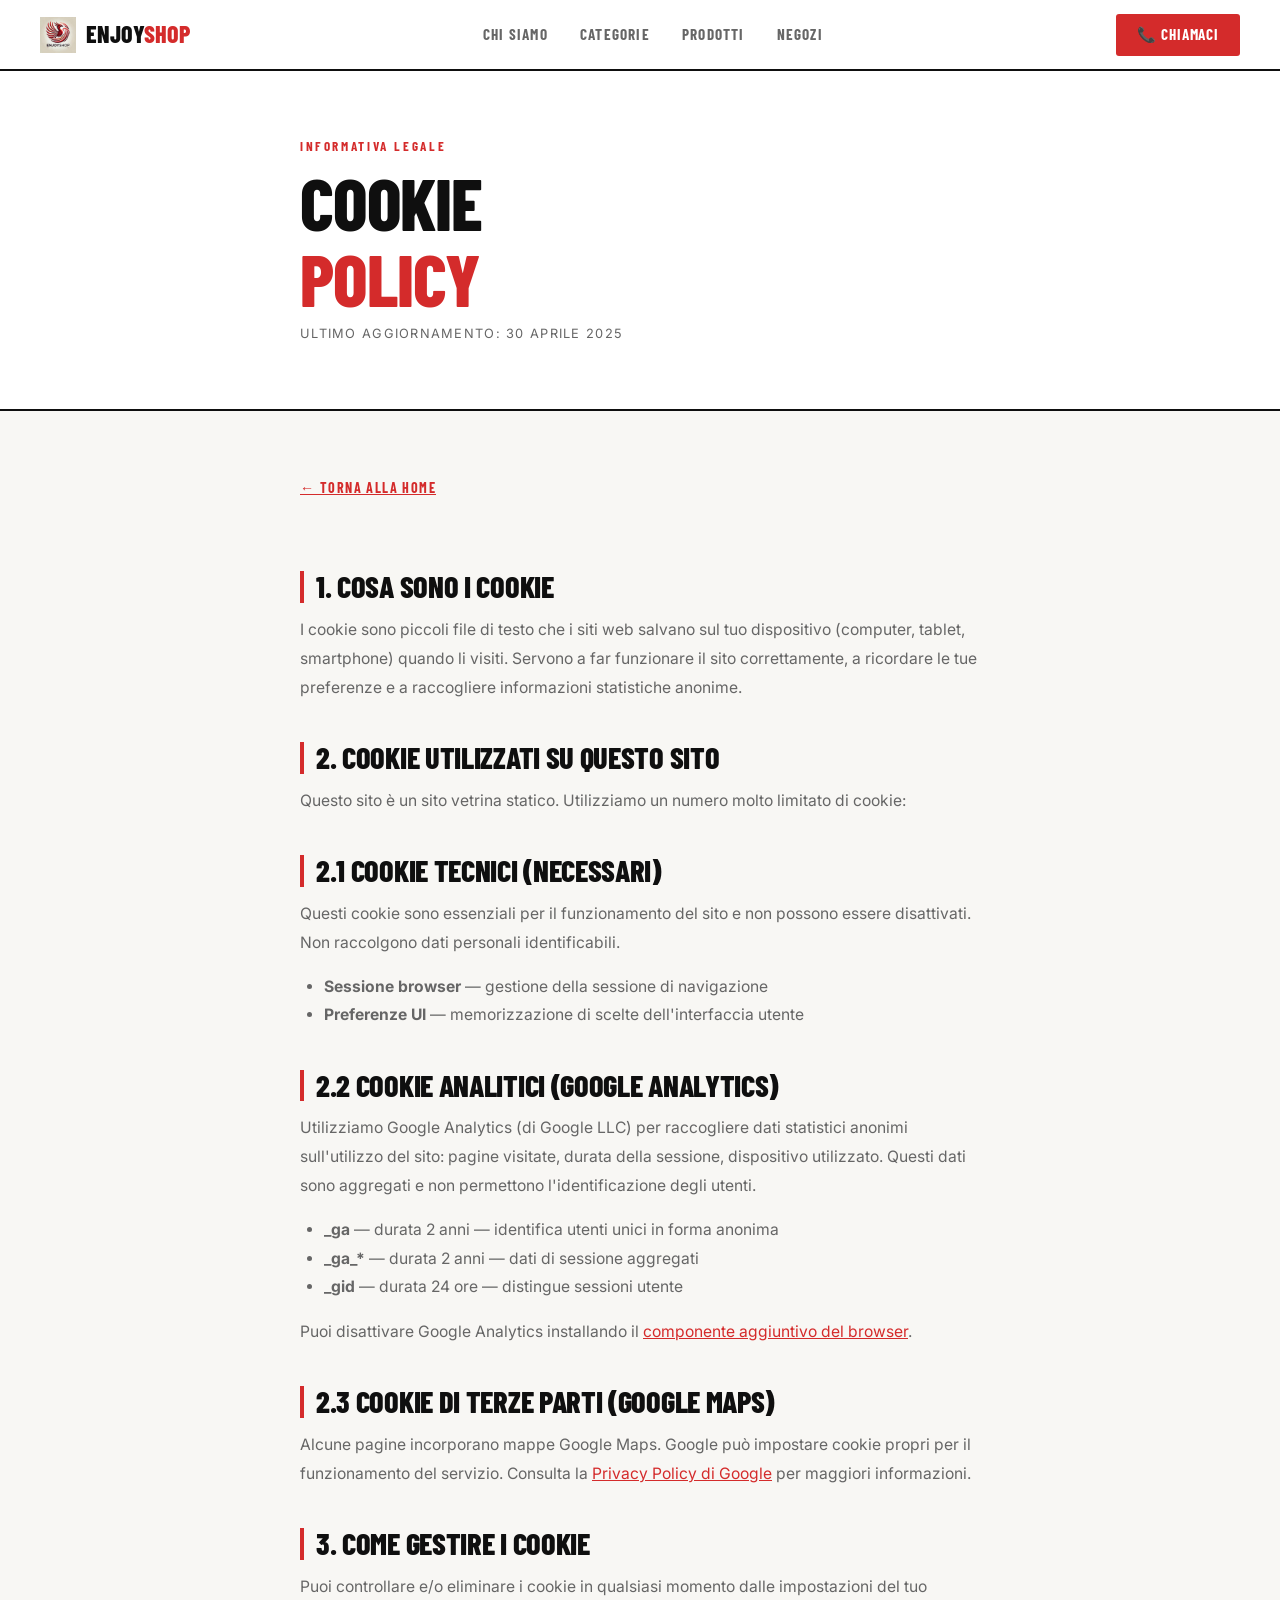
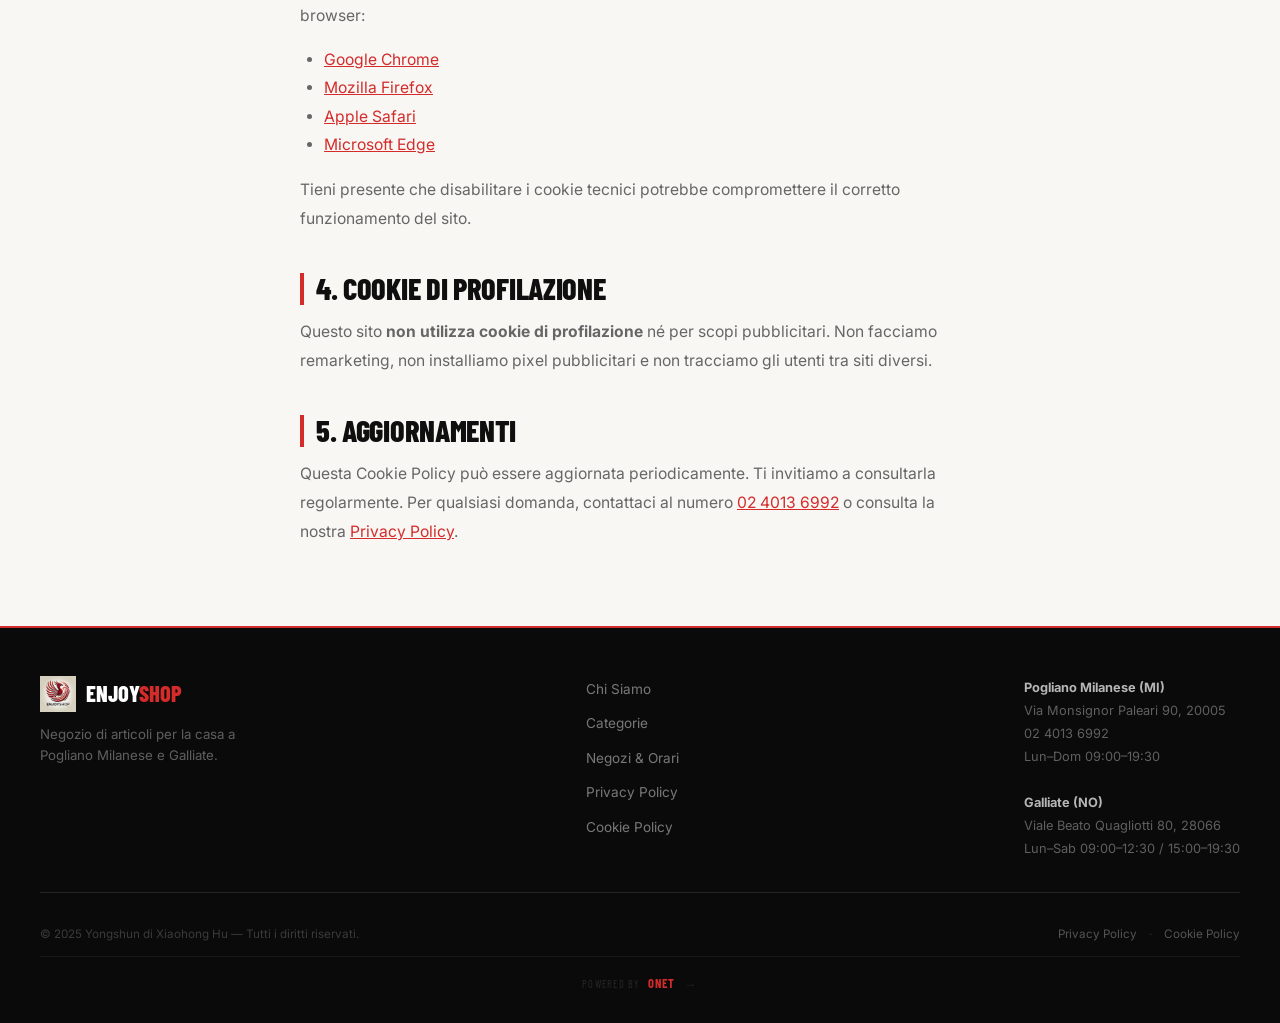
==== cookie.html @ 157a50e8 "feat: privacy/cookie pages, ONET footer credit, fix Galliate address, mobile improvements" ====
<!DOCTYPE html>
<html lang="it">
<head>
  <meta charset="UTF-8">
  <meta name="viewport" content="width=device-width, initial-scale=1.0">
  <title>Cookie Policy — Enjoy Shop</title>
  <meta name="description" content="Informativa sull'utilizzo dei cookie su Enjoy Shop.">
  <meta name="robots" content="noindex, follow">
  <link rel="preconnect" href="https://fonts.googleapis.com">
  <link rel="preconnect" href="https://fonts.gstatic.com" crossorigin>
  <link href="https://fonts.googleapis.com/css2?family=Barlow+Condensed:wght@400;600;700;800&family=Inter:wght@300;400;500;600&display=swap" rel="stylesheet">
  <link rel="stylesheet" href="style.css">
</head>
<body>

<!-- NAV -->
<nav id="nav" role="navigation" aria-label="Navigazione principale">
  <div class="nav-inner">
    <a href="index.html" class="nav-logo" aria-label="Enjoy Shop — Home">
      <img src="assets/images/logo.png" alt="Logo Enjoy Shop" width="36" height="36">
      <span class="nav-logo-text">Enjoy<span>Shop</span></span>
    </a>
    <ul class="nav-links" role="list">
      <li><a href="index.html#chi-siamo">Chi Siamo</a></li>
      <li><a href="index.html#categorie">Categorie</a></li>
      <li><a href="index.html#venduti">Prodotti</a></li>
      <li><a href="index.html#negozi">Negozi</a></li>
    </ul>
    <a href="tel:+390240136992" class="nav-cta" id="nav-tel-btn">📞 Chiamaci</a>
    <button class="hamburger" id="hamburger" aria-label="Menu" aria-expanded="false" aria-controls="mob-menu">
      <span></span><span></span><span></span>
    </button>
  </div>
  <div class="mob-menu" id="mob-menu" role="dialog" aria-label="Menu mobile">
    <a href="index.html#chi-siamo" class="mob-link">Chi Siamo</a>
    <a href="index.html#categorie" class="mob-link">Categorie</a>
    <a href="index.html#venduti" class="mob-link">Prodotti</a>
    <a href="index.html#negozi" class="mob-link">Negozi</a>
    <a href="tel:+390240136992" class="mob-link mob-cta">📞 Chiamaci</a>
  </div>
</nav>

<main>

<!-- HERO LEGAL -->
<section class="legal-hero">
  <div class="container">
    <div class="label">Informativa Legale</div>
    <h1>Cookie<br><em style="color:var(--red);font-style:normal;">Policy</em></h1>
    <p class="legal-date">Ultimo aggiornamento: 30 aprile 2025</p>
  </div>
</section>

<!-- BODY -->
<section class="legal-body">
  <div class="container">
    <a href="index.html" class="legal-back">← Torna alla Home</a>

    <h2>1. Cosa sono i Cookie</h2>
    <p>I cookie sono piccoli file di testo che i siti web salvano sul tuo dispositivo (computer, tablet, smartphone) quando li visiti. Servono a far funzionare il sito correttamente, a ricordare le tue preferenze e a raccogliere informazioni statistiche anonime.</p>

    <h2>2. Cookie Utilizzati su Questo Sito</h2>
    <p>Questo sito è un sito vetrina statico. Utilizziamo un numero molto limitato di cookie:</p>

    <h2>2.1 Cookie Tecnici (Necessari)</h2>
    <p>Questi cookie sono essenziali per il funzionamento del sito e non possono essere disattivati. Non raccolgono dati personali identificabili.</p>
    <ul>
      <li><strong>Sessione browser</strong> — gestione della sessione di navigazione</li>
      <li><strong>Preferenze UI</strong> — memorizzazione di scelte dell'interfaccia utente</li>
    </ul>

    <h2>2.2 Cookie Analitici (Google Analytics)</h2>
    <p>Utilizziamo Google Analytics (di Google LLC) per raccogliere dati statistici anonimi sull'utilizzo del sito: pagine visitate, durata della sessione, dispositivo utilizzato. Questi dati sono aggregati e non permettono l'identificazione degli utenti.</p>
    <ul>
      <li><strong>_ga</strong> — durata 2 anni — identifica utenti unici in forma anonima</li>
      <li><strong>_ga_*</strong> — durata 2 anni — dati di sessione aggregati</li>
      <li><strong>_gid</strong> — durata 24 ore — distingue sessioni utente</li>
    </ul>
    <p>Puoi disattivare Google Analytics installando il <a href="https://tools.google.com/dlpage/gaoptout" target="_blank" rel="noopener">componente aggiuntivo del browser</a>.</p>

    <h2>2.3 Cookie di Terze Parti (Google Maps)</h2>
    <p>Alcune pagine incorporano mappe Google Maps. Google può impostare cookie propri per il funzionamento del servizio. Consulta la <a href="https://policies.google.com/privacy" target="_blank" rel="noopener">Privacy Policy di Google</a> per maggiori informazioni.</p>

    <h2>3. Come Gestire i Cookie</h2>
    <p>Puoi controllare e/o eliminare i cookie in qualsiasi momento dalle impostazioni del tuo browser:</p>
    <ul>
      <li><a href="https://support.google.com/chrome/answer/95647" target="_blank" rel="noopener">Google Chrome</a></li>
      <li><a href="https://support.mozilla.org/it/kb/attivare-disattivare-cookie" target="_blank" rel="noopener">Mozilla Firefox</a></li>
      <li><a href="https://support.apple.com/it-it/guide/safari/sfri11471/mac" target="_blank" rel="noopener">Apple Safari</a></li>
      <li><a href="https://support.microsoft.com/it-it/microsoft-edge/eliminare-i-cookie-in-microsoft-edge" target="_blank" rel="noopener">Microsoft Edge</a></li>
    </ul>
    <p>Tieni presente che disabilitare i cookie tecnici potrebbe compromettere il corretto funzionamento del sito.</p>

    <h2>4. Cookie di Profilazione</h2>
    <p>Questo sito <strong>non utilizza cookie di profilazione</strong> né per scopi pubblicitari. Non facciamo remarketing, non installiamo pixel pubblicitari e non tracciamo gli utenti tra siti diversi.</p>

    <h2>5. Aggiornamenti</h2>
    <p>Questa Cookie Policy può essere aggiornata periodicamente. Ti invitiamo a consultarla regolarmente. Per qualsiasi domanda, contattaci al numero <a href="tel:+390240136992">02 4013 6992</a> o consulta la nostra <a href="privacy.html">Privacy Policy</a>.</p>
  </div>
</section>

</main>

<!-- FOOTER -->
<footer id="footer" role="contentinfo">
  <div class="container">
    <div class="footer-top">
      <div>
        <div class="footer-brand-row">
          <img src="assets/images/logo.png" alt="Enjoy Shop" width="36" height="36">
          <span>Enjoy<em>Shop</em></span>
        </div>
        <p class="footer-desc">Negozio di articoli per la casa a Pogliano Milanese e Galliate.</p>
      </div>
      <nav aria-label="Link footer">
        <ul class="footer-links" role="list">
          <li><a href="index.html#chi-siamo">Chi Siamo</a></li>
          <li><a href="index.html#categorie">Categorie</a></li>
          <li><a href="index.html#negozi">Negozi &amp; Orari</a></li>
          <li><a href="privacy.html">Privacy Policy</a></li>
          <li><a href="cookie.html">Cookie Policy</a></li>
        </ul>
      </nav>
      <address class="footer-address">
        <strong>Pogliano Milanese (MI)</strong><br>
        Via Monsignor Paleari 90, 20005<br>
        <a href="tel:+390240136992" style="color:inherit">02 4013 6992</a><br>
        Lun–Dom 09:00–19:30<br><br>
        <strong>Galliate (NO)</strong><br>
        Viale Beato Quagliotti 80, 28066<br>
        Lun–Sab 09:00–12:30 / 15:00–19:30
      </address>
    </div>
    <div class="footer-bottom">
      <span>© 2025 Yongshun di Xiaohong Hu — Tutti i diritti riservati.</span>
      <div class="footer-legal">
        <a href="privacy.html">Privacy Policy</a>
        <span>·</span>
        <a href="cookie.html">Cookie Policy</a>
      </div>
    </div>
    <div class="footer-powered">
      <a href="https://onet-italia.it" target="_blank" rel="noopener noreferrer" class="onet-credit">
        <span class="onet-credit-label">Powered by</span>
        <span class="onet-credit-name">ONET</span>
        <span class="onet-credit-arrow">→</span>
      </a>
    </div>
  </div>
</footer>

<script src="main.js"></script>
</body>
</html>
---- style.css ----
/* ═══════════════════════════════════════
   ENJOY SHOP v4 — Full Interactive
   ═══════════════════════════════════════ */
:root {
  --red:    #D42B2B;
  --red-dk: #A81F1F;
  --black:  #0F0F0F;
  --white:  #FFFFFF;
  --cream:  #F8F7F4;
  --gold:   #E8961C;
  --muted:  #666;
  --border: rgba(0,0,0,0.1);
  --font-h: 'Barlow Condensed', 'Arial Narrow', sans-serif;
  --font-b: 'Inter', system-ui, sans-serif;
  --max-w:  1280px;
  --pad:    clamp(1rem,5vw,2.5rem);
  --ease:   cubic-bezier(0.16,1,0.3,1);
}
*,*::before,*::after{box-sizing:border-box;margin:0;padding:0;}
html{scroll-behavior:smooth;}
body{background:var(--cream);color:var(--black);font-family:var(--font-b);font-weight:400;line-height:1.6;overflow-x:hidden;}
img{display:block;max-width:100%;height:auto;}
a{color:inherit;text-decoration:none;}
ul{list-style:none;}
address{font-style:normal;}
h1,h2,h3,h4{font-family:var(--font-h);font-weight:800;line-height:1.05;letter-spacing:-0.01em;text-transform:uppercase;}
h1{font-size:clamp(3.5rem,10vw,9rem);}
h2{font-size:clamp(2.5rem,6vw,5.5rem);}
h3{font-size:clamp(1.5rem,3vw,2.2rem);}
.container{max-width:var(--max-w);margin-inline:auto;padding-inline:var(--pad);}

/* ─── PROGRESS BAR ─── */
#progress-bar{position:fixed;top:0;left:0;height:4px;background:var(--red);width:0%;z-index:9999;transition:width .08s linear;box-shadow:0 0 8px var(--red);}

/* ─── SPLASH ─── */
#splash{position:fixed;inset:0;background:var(--red);z-index:9998;display:flex;align-items:center;justify-content:center;flex-direction:column;gap:1.2rem;transition:opacity .7s ease, transform .7s var(--ease);}
#splash.hide{opacity:0;transform:scaleY(0);transform-origin:top;pointer-events:none;}
#splash-logo{font-size:5rem;animation:splashBounce 1s var(--ease) forwards;}
#splash-text{font-family:var(--font-h);font-size:2.8rem;font-weight:800;color:var(--white);letter-spacing:.08em;text-transform:uppercase;opacity:0;animation:fadeUp .5s .4s var(--ease) forwards;}
#splash-sub{font-size:.9rem;color:rgba(255,255,255,.65);letter-spacing:.2em;text-transform:uppercase;opacity:0;animation:fadeUp .5s .7s var(--ease) forwards;}
@keyframes splashBounce{0%{transform:scale(0) rotate(-20deg);opacity:0;}60%{transform:scale(1.2) rotate(5deg);}100%{transform:scale(1) rotate(0);opacity:1;}}
@keyframes fadeUp{from{opacity:0;transform:translateY(14px);}to{opacity:1;transform:none;}}

/* ─── BUTTONS ─── */
.btn{display:inline-flex;align-items:center;gap:.5rem;padding:.85rem 1.9rem;font-family:var(--font-h);font-size:1.1rem;font-weight:700;letter-spacing:.04em;text-transform:uppercase;border-radius:3px;transition:.3s var(--ease);white-space:nowrap;position:relative;overflow:hidden;cursor:pointer;border:none;}
.btn::after{content:'';position:absolute;inset:0;background:rgba(255,255,255,.15);opacity:0;transition:.2s;}
.btn:hover::after{opacity:1;}
.btn-red{background:var(--red);color:var(--white);}
.btn-red:hover{background:var(--red-dk);transform:translateY(-2px);}
.btn-black{background:var(--black);color:var(--white);}
.btn-black:hover{background:#333;transform:translateY(-2px);}
.btn-outline{border:2px solid var(--black);color:var(--black);}
.btn-outline:hover{background:var(--black);color:var(--white);}
.btn-mag{transition:transform .15s var(--ease),background .25s,color .25s;will-change:transform;}
.label{font-family:var(--font-h);font-size:.82rem;font-weight:700;letter-spacing:.2em;text-transform:uppercase;color:var(--red);margin-bottom:.75rem;}

/* ─── REVEAL ─── */
.rv{opacity:0;transform:translateY(28px);transition:opacity .75s var(--ease),transform .75s var(--ease);}
.rv.in{opacity:1;transform:none;}
.d1{transition-delay:.12s;}.d2{transition-delay:.22s;}.d3{transition-delay:.34s;}

/* ─── NAV ─── */
#nav{position:fixed;top:0;left:0;right:0;z-index:1000;background:var(--white);border-bottom:2px solid var(--black);transition:box-shadow .3s;}
#nav.scrolled{box-shadow:0 4px 24px rgba(0,0,0,.1);}
.nav-inner{max-width:var(--max-w);margin-inline:auto;padding:.85rem var(--pad);display:flex;align-items:center;gap:2rem;}
.nav-logo{display:flex;align-items:center;gap:.6rem;flex-shrink:0;}
.nav-logo img{width:36px;height:36px;object-fit:contain;}
.nav-logo-text{font-family:var(--font-h);font-size:1.5rem;font-weight:800;text-transform:uppercase;}
.nav-logo-text span{color:var(--red);}
.nav-links{display:flex;gap:2rem;margin-inline:auto;}
.nav-links a{font-family:var(--font-h);font-size:.95rem;font-weight:700;letter-spacing:.08em;text-transform:uppercase;color:var(--muted);transition:color .2s;}
.nav-links a:hover{color:var(--red);}
.nav-cta{font-family:var(--font-h);font-size:.95rem;font-weight:700;text-transform:uppercase;letter-spacing:.06em;padding:.55rem 1.3rem;background:var(--red);color:var(--white);border-radius:3px;flex-shrink:0;transition:.25s var(--ease);}
.nav-cta:hover{background:var(--red-dk);}
.hamburger{display:none;flex-direction:column;gap:5px;padding:4px;background:none;border:none;cursor:pointer;margin-left:auto;}
.hamburger span{display:block;width:24px;height:2px;background:var(--black);transition:.3s var(--ease);}
.hamburger.open span:nth-child(1){transform:translateY(7px) rotate(45deg);}
.hamburger.open span:nth-child(2){opacity:0;}
.hamburger.open span:nth-child(3){transform:translateY(-7px) rotate(-45deg);}
.mob-menu{display:none;position:fixed;inset:0;background:var(--white);z-index:999;flex-direction:column;align-items:center;justify-content:center;gap:1.5rem;opacity:0;pointer-events:none;transition:opacity .3s;}
.mob-menu.open{display:flex;opacity:1;pointer-events:all;}
.mob-menu a{font-family:var(--font-h);font-size:clamp(2rem,8vw,3.5rem);font-weight:800;text-transform:uppercase;transition:color .2s;}
.mob-menu a:hover{color:var(--red);}
.mob-cta{background:var(--red)!important;color:var(--white)!important;padding:.7rem 2rem;border-radius:3px;margin-top:.5rem;}

/* ─── HERO ─── */
#hero{padding-top:72px;background:var(--white);border-bottom:3px solid var(--black);overflow:hidden;}
.hero-inner{max-width:var(--max-w);margin-inline:auto;padding:clamp(2.5rem,7vw,5rem) var(--pad) 0;display:grid;grid-template-columns:1.1fr 1fr;gap:3rem;align-items:end;}
.hero-tag{display:inline-block;background:var(--red);color:var(--white);font-family:var(--font-h);font-size:.88rem;font-weight:700;letter-spacing:.15em;text-transform:uppercase;padding:.3rem .9rem;border-radius:2px;margin-bottom:1.5rem;}
.hero-h1{color:var(--black);margin-bottom:1.25rem;line-height:1.0;}
.hero-h1 em{color:var(--red);font-style:normal;}

/* GLITCH */
.glitch{position:relative;display:inline-block;}
.glitch::before,.glitch::after{content:attr(data-text);position:absolute;top:0;left:0;width:100%;opacity:.75;}
.glitch::before{color:var(--red);animation:glitch1 4s infinite;}
.glitch::after{color:#00aaff;animation:glitch2 4s infinite;}
@keyframes glitch1{0%,90%,100%{clip-path:none;transform:none;}91%{clip-path:inset(30% 0 50% 0);transform:translateX(-5px);}93%{clip-path:inset(70% 0 10% 0);transform:translateX(5px);}95%{clip-path:none;transform:none;}}
@keyframes glitch2{0%,90%,100%{clip-path:none;transform:none;}92%{clip-path:inset(50% 0 30% 0);transform:translateX(4px);}94%{clip-path:inset(10% 0 70% 0);transform:translateX(-4px);}96%{clip-path:none;transform:none;}}

.hero-sub{font-size:clamp(1rem,1.8vw,1.15rem);color:var(--muted);margin-bottom:2rem;max-width:460px;line-height:1.7;}
.hero-ctas{display:flex;gap:1rem;flex-wrap:wrap;margin-bottom:1.5rem;}
.hero-sticker-row{display:flex;gap:.75rem;flex-wrap:wrap;margin-bottom:2.5rem;}

/* STICKERS */
.sticker{display:inline-block;font-family:var(--font-h);font-size:.82rem;font-weight:700;letter-spacing:.08em;text-transform:uppercase;padding:.4rem 1rem;border-radius:50px;box-shadow:2px 2px 0 rgba(0,0,0,.25);animation:stickerWiggle 4s ease-in-out infinite;}
.sticker-gold{background:var(--gold);color:var(--white);transform:rotate(-3deg);}
.sticker-black{background:var(--black);color:var(--white);transform:rotate(2deg);}
.sticker-red{background:var(--red);color:var(--white);transform:rotate(-1.5deg);}
@keyframes stickerWiggle{0%,100%{transform:rotate(-3deg);}50%{transform:rotate(-1deg);}}
.sticker-black{animation-delay:.5s;}
.sticker-red{animation-delay:1s;}

.hero-img-wrap{position:relative;align-self:end;}
.hero-img-wrap img{width:100%;max-height:500px;object-fit:cover;object-position:center;border-radius:6px 6px 0 0;border:2px solid var(--black);border-bottom:none;}
.hero-float-badge{position:absolute;top:1.5rem;right:-1rem;background:var(--black);color:var(--white);font-family:var(--font-h);font-size:.8rem;font-weight:700;letter-spacing:.1em;text-transform:uppercase;padding:.5rem 1rem;border-radius:4px;transform:rotate(4deg);border:2px solid var(--red);animation:floatBadge 3s ease-in-out infinite;}
@keyframes floatBadge{0%,100%{transform:rotate(4deg) translateY(0);}50%{transform:rotate(4deg) translateY(-6px);}}

/* COUNTER HERO */
.hero-counter-row{display:flex;gap:1.5rem;flex-wrap:wrap;padding-bottom:2.5rem;}
.hero-counter-box{display:inline-flex;align-items:center;gap:.75rem;background:var(--cream);border:2px solid var(--black);border-radius:4px;padding:.6rem 1.2rem;}
.counter-num{font-family:var(--font-h);font-size:2.2rem;font-weight:800;color:var(--red);line-height:1;}
.counter-label{font-size:.72rem;font-weight:600;text-transform:uppercase;letter-spacing:.08em;color:var(--muted);line-height:1.3;}

/* ─── MARQUEE ─── */
.marquee-bar{background:var(--black);padding:.7rem 0;overflow:hidden;white-space:nowrap;border-top:2px solid var(--red);border-bottom:2px solid var(--red);}
.marquee-track{display:inline-flex;animation:marquee 28s linear infinite;}
.marquee-track:hover{animation-play-state:paused;}
.m-item{font-family:var(--font-h);font-size:1.05rem;font-weight:700;letter-spacing:.12em;text-transform:uppercase;color:var(--white);padding-inline:2rem;}
.m-dot{color:var(--red);}
@keyframes marquee{from{transform:translateX(0);}to{transform:translateX(-50%);}}

/* ─── CHI SIAMO ─── */
#chi-siamo{padding-block:clamp(4rem,10vw,8rem);background:var(--cream);}
.chi-grid{display:grid;grid-template-columns:1fr 1fr;gap:5rem;align-items:start;margin-top:2.5rem;}
.chi-text h2{margin-bottom:1.25rem;}
.chi-text h2 em{color:var(--red);font-style:normal;}
.chi-text p{color:var(--muted);line-height:1.8;margin-bottom:1rem;font-size:1.05rem;}
.chi-facts{display:flex;flex-direction:column;gap:1rem;}
.fact-card{background:var(--white);border:2px solid var(--black);border-radius:6px;padding:1.5rem;display:flex;align-items:center;gap:1.5rem;transition:transform .3s var(--ease),box-shadow .3s;}
.fact-card:hover{transform:translateY(-3px) rotate(.3deg);box-shadow:4px 4px 0 var(--black);}
.fact-num{font-family:var(--font-h);font-size:3rem;font-weight:800;color:var(--red);line-height:1;flex-shrink:0;min-width:80px;}
.fact-txt strong{display:block;font-family:var(--font-h);font-size:1.1rem;text-transform:uppercase;}
.fact-txt span{font-size:.85rem;color:var(--muted);}

/* ─── ONESTA (L'ONESTA CHE STUPISCE) ─── */
#onesta{padding-block:clamp(4rem,10vw,8rem);background:var(--black);color:var(--white);}
#onesta .label{color:var(--gold);}
#onesta .section-head{display:flex;flex-wrap:wrap;align-items:flex-end;justify-content:space-between;gap:1rem;margin-bottom:3rem;}
#onesta h2{color:var(--white);}
#onesta h2 em{color:var(--red);font-style:normal;}
.onesta-note{font-size:.9rem;color:rgba(255,255,255,.4);max-width:280px;line-height:1.7;}
.onesta-grid{display:grid;grid-template-columns:repeat(3,1fr);gap:1.5rem;}

/* FLIP CARDS */
.flip-card{perspective:900px;height:230px;cursor:pointer;}
.flip-inner{position:relative;width:100%;height:100%;transform-style:preserve-3d;transition:transform .65s var(--ease);}
.flip-card:hover .flip-inner,.flip-card.flipped .flip-inner{transform:rotateY(180deg);}
.flip-front,.flip-back{position:absolute;inset:0;backface-visibility:hidden;-webkit-backface-visibility:hidden;border-radius:8px;padding:2rem;display:flex;flex-direction:column;justify-content:center;}
.flip-front{background:#1a1a1a;border:1px solid rgba(255,255,255,.1);}
.flip-front .flip-icon{font-size:2.8rem;margin-bottom:.9rem;}
.flip-front h3{font-size:1.25rem;color:var(--white);line-height:1.2;}
.flip-front p{font-size:.8rem;color:rgba(255,255,255,.35);margin-top:.4rem;}
.flip-back{background:var(--red);transform:rotateY(180deg);border:1px solid rgba(255,255,255,.2);}
.flip-back p{font-size:1rem;color:var(--white);line-height:1.7;}
.flip-back em{font-style:italic;opacity:.8;}

/* ─── CATEGORIE con flip count ─── */
#categorie{padding-block:clamp(4rem,10vw,8rem);background:var(--white);border-top:2px solid var(--black);}
.cat-grid{display:grid;grid-template-columns:repeat(3,1fr);gap:1rem;margin-top:2.5rem;}
.cat-card{position:relative;overflow:hidden;border-radius:6px;border:2px solid var(--black);aspect-ratio:4/3;cursor:pointer;transition:box-shadow .3s;}
.cat-card:hover{box-shadow:6px 6px 0 var(--black);}
.cat-card img{width:100%;height:100%;object-fit:cover;transition:transform .6s var(--ease);}
.cat-card:hover img{transform:scale(1.07);}
.cat-overlay{position:absolute;inset:0;background:linear-gradient(to top,rgba(15,15,15,.9) 0%,rgba(15,15,15,.1) 60%,transparent 100%);display:flex;flex-direction:column;justify-content:flex-end;padding:1.25rem;transition:background .3s;}
.cat-card:hover .cat-overlay{background:linear-gradient(to top,rgba(212,43,43,.95) 0%,rgba(212,43,43,.4) 60%,transparent 100%);}
.cat-name{font-family:var(--font-h);font-size:1.5rem;font-weight:800;color:var(--white);text-transform:uppercase;}
.cat-count{font-size:.78rem;font-weight:600;letter-spacing:.1em;color:rgba(255,255,255,.75);text-transform:uppercase;margin-top:.25rem;max-height:0;overflow:hidden;transition:max-height .4s var(--ease),opacity .3s;}
.cat-card:hover .cat-count{max-height:30px;}

/* ─── DRAG SCROLL PRODOTTI ─── */
#venduti{padding-block:clamp(4rem,10vw,8rem);background:var(--cream);border-top:2px solid var(--black);}
.drag-hint{font-size:.78rem;color:var(--muted);letter-spacing:.08em;text-transform:uppercase;margin-bottom:1rem;display:flex;align-items:center;gap:.5rem;}
.drag-hint::before{content:'← →';font-size:1.1rem;color:var(--red);}
.drag-scroll{display:flex;gap:1.25rem;overflow-x:auto;padding-bottom:1rem;cursor:grab;user-select:none;-webkit-overflow-scrolling:touch;scroll-snap-type:x mandatory;padding-inline:2px;}
.drag-scroll.grabbing{cursor:grabbing;}
.drag-scroll::-webkit-scrollbar{height:4px;}
.drag-scroll::-webkit-scrollbar-track{background:var(--border);}
.drag-scroll::-webkit-scrollbar-thumb{background:var(--red);border-radius:2px;}
.prod-card{flex:0 0 280px;scroll-snap-align:start;background:var(--white);border:2px solid var(--black);border-radius:6px;overflow:hidden;transition:transform .3s var(--ease),box-shadow .3s;}
.prod-card:hover{transform:translateY(-4px);box-shadow:4px 4px 0 var(--black);}
.prod-img{aspect-ratio:1;overflow:hidden;}
.prod-img img{width:100%;height:100%;object-fit:cover;transition:transform .5s var(--ease);}
.prod-card:hover .prod-img img{transform:scale(1.07);}
.prod-info{padding:1rem;}
.prod-cat{font-size:.68rem;font-weight:700;letter-spacing:.15em;text-transform:uppercase;color:var(--red);margin-bottom:.3rem;}
.prod-name{font-family:var(--font-h);font-size:1.25rem;font-weight:800;text-transform:uppercase;}
.prod-badge{display:inline-block;margin-top:.5rem;background:var(--gold);color:var(--white);font-size:.65rem;font-weight:700;letter-spacing:.1em;text-transform:uppercase;padding:.2rem .6rem;border-radius:2px;}

/* ─── FAQ ─── */
#faq{padding-block:clamp(4rem,10vw,8rem);background:var(--white);border-top:2px solid var(--black);}
.faq-intro{font-size:1.05rem;color:var(--muted);margin-bottom:2.5rem;max-width:600px;}
.faq-intro em{color:var(--red);font-style:normal;}
.faq-list{max-width:760px;}
.faq-item{border-bottom:2px solid var(--black);}
.faq-q{width:100%;display:flex;align-items:center;justify-content:space-between;padding:1.25rem 0;background:none;border:none;cursor:pointer;font-family:var(--font-h);font-size:1.3rem;font-weight:700;text-transform:uppercase;color:var(--black);text-align:left;gap:1rem;transition:color .2s;}
.faq-q:hover{color:var(--red);}
.faq-icon{font-size:1.6rem;flex-shrink:0;transition:transform .45s var(--ease);color:var(--red);}
.faq-item.open .faq-icon{transform:rotate(45deg);}
.faq-a{max-height:0;overflow:hidden;transition:max-height .5s var(--ease);}
.faq-a-inner{padding:0 0 1.5rem;color:var(--muted);font-size:1rem;line-height:1.8;}
.faq-a-inner em{color:var(--red);font-style:normal;font-weight:600;}

/* ─── NEGOZI ─── */
#negozi{padding-block:clamp(4rem,10vw,8rem);background:var(--black);color:var(--white);border-top:2px solid var(--red);}
#negozi .label{color:var(--gold);}
#negozi h2{color:var(--white);margin-bottom:.5rem;}
#negozi h2 em{color:var(--red);font-style:normal;}
.negozi-sub{color:rgba(255,255,255,.45);margin-bottom:2.5rem;font-size:1.05rem;}
.sedi-grid{display:grid;grid-template-columns:1fr 1fr;gap:1.5rem;}
.sede{background:#181818;border:1px solid rgba(255,255,255,.08);border-radius:6px;overflow:hidden;transition:border-color .3s,transform .3s;}
.sede:hover{border-color:var(--red);transform:translateY(-3px);}
.sede-map{height:220px;overflow:hidden;}
.sede-map iframe{width:100%;height:100%;border:0;filter:grayscale(80%) invert(90%) contrast(1.1);}
.sede-body{padding:1.5rem;}
.sede-tag{font-family:var(--font-h);font-size:.72rem;font-weight:700;letter-spacing:.2em;text-transform:uppercase;color:var(--gold);margin-bottom:.4rem;}
.sede-city{font-family:var(--font-h);font-size:2rem;font-weight:800;text-transform:uppercase;color:var(--white);margin-bottom:.4rem;}
.sede-addr{font-size:.88rem;color:rgba(255,255,255,.4);line-height:1.5;margin-bottom:1rem;}
.orari{margin-bottom:1.25rem;}
.or-row{display:flex;justify-content:space-between;font-size:.84rem;padding-block:.32rem;border-bottom:1px solid rgba(255,255,255,.07);gap:1rem;}
.or-row:last-child{border:none;}
.or-time{color:var(--gold);font-weight:600;white-space:nowrap;}
.or-closed{color:rgba(255,255,255,.25);}
.sede-phone{display:flex;align-items:center;gap:.5rem;color:var(--white);font-size:1rem;margin-bottom:1rem;transition:color .2s;}
.sede-phone:hover{color:var(--gold);}

/* ─── FOOTER ─── */
#footer{background:#0a0a0a;border-top:2px solid var(--red);padding-block:3rem 1.5rem;color:var(--white);}
.footer-top{display:flex;justify-content:space-between;align-items:flex-start;flex-wrap:wrap;gap:2rem;margin-bottom:2rem;padding-bottom:2rem;border-bottom:1px solid rgba(255,255,255,.1);}
.footer-brand-row{display:flex;align-items:center;gap:.6rem;margin-bottom:.75rem;}
.footer-brand-row img{width:36px;height:36px;object-fit:contain;}
.footer-brand-row span{font-family:var(--font-h);font-size:1.4rem;font-weight:800;text-transform:uppercase;}
.footer-brand-row em{color:var(--red);font-style:normal;}
.footer-desc{font-size:.83rem;color:rgba(255,255,255,.35);max-width:200px;line-height:1.6;}
.footer-links{display:flex;flex-direction:column;gap:.55rem;}
.footer-links a{font-size:.85rem;color:rgba(255,255,255,.45);transition:color .2s;}
.footer-links a:hover{color:var(--red);}
.footer-address{font-size:.8rem;color:rgba(255,255,255,.35);line-height:1.8;}
.footer-address strong{color:rgba(255,255,255,.7);}
.footer-bottom{display:flex;justify-content:space-between;flex-wrap:wrap;gap:.5rem;font-size:.73rem;color:rgba(255,255,255,.2);}

/* ─── RESPONSIVE ─── */
@media(max-width:1024px){
  .cat-grid{grid-template-columns:1fr 1fr;}
  .chi-grid{grid-template-columns:1fr;gap:2.5rem;}
  .onesta-grid{grid-template-columns:1fr 1fr;}
}
@media(max-width:768px){
  .nav-links,.nav-cta{display:none;}
  .hamburger{display:flex;}
  .hero-inner{grid-template-columns:1fr;}
  .hero-img-wrap{display:none;}
  .onesta-grid{grid-template-columns:1fr;}
  .sedi-grid{grid-template-columns:1fr;}
  .footer-top{flex-direction:column;}
}
@media(max-width:480px){
  .cat-grid{grid-template-columns:1fr;}
  .hero-ctas{flex-direction:column;}
  .hero-ctas .btn{width:100%;justify-content:center;}
  .hero-sticker-row{display:none;}
}

/* ─── FOOTER LEGAL ─── */
.footer-legal{display:flex;gap:.75rem;align-items:center;flex-wrap:wrap;}
.footer-legal a{font-size:.73rem;color:rgba(255,255,255,.3);transition:color .2s;}
.footer-legal a:hover{color:var(--red);}
.footer-legal span{color:rgba(255,255,255,.15);}

/* ─── POWERED BY ONET — footer inline ─── */
.onet-credit{
  display:inline-flex;align-items:center;gap:.5rem;
  text-decoration:none;
  font-family:var(--font-h);font-size:.78rem;font-weight:700;letter-spacing:.1em;text-transform:uppercase;
  color:rgba(255,255,255,.25);
  transition:color .25s var(--ease);
  padding:.3rem 0;
  position:relative;
}
.onet-credit::after{
  content:'';position:absolute;bottom:-2px;left:0;right:0;
  height:1px;background:var(--red);
  transform:scaleX(0);transform-origin:left;
  transition:transform .35s var(--ease);
}
.onet-credit:hover{color:var(--white);}
.onet-credit:hover::after{transform:scaleX(1);}
.onet-credit-label{opacity:.5;font-weight:400;font-size:.65rem;}
.onet-credit-name{
  color:var(--red);
  animation:onetPulse 3s ease-in-out infinite;
}
.onet-credit:hover .onet-credit-name{color:var(--white);}
.onet-credit-arrow{font-size:.8rem;transition:transform .3s var(--ease);opacity:.4;}
.onet-credit:hover .onet-credit-arrow{transform:translateX(4px);opacity:1;}
@keyframes onetPulse{
  0%,100%{opacity:1;}
  50%{opacity:.6;}
}
.footer-powered{
  border-top:1px solid rgba(255,255,255,.06);
  padding-top:.75rem;
  margin-top:.75rem;
  display:flex;
  justify-content:center;
}

/* ─── LEGAL PAGES ─── */
.legal-hero{padding-top:calc(72px + 4rem);padding-bottom:4rem;background:var(--white);border-bottom:2px solid var(--black);}
.legal-hero .container{max-width:760px;}
.legal-hero .label{margin-bottom:.5rem;}
.legal-hero h1{font-size:clamp(2.5rem,6vw,4.5rem);margin-bottom:.5rem;}
.legal-hero .legal-date{font-size:.8rem;color:var(--muted);letter-spacing:.1em;text-transform:uppercase;}
.legal-body{padding-block:4rem;background:var(--cream);}
.legal-body .container{max-width:760px;}
.legal-body h2{font-size:clamp(1.4rem,3vw,1.9rem);margin:2.5rem 0 .75rem;border-left:4px solid var(--red);padding-left:.75rem;}
.legal-body h2:first-child{margin-top:0;}
.legal-body p{color:var(--muted);line-height:1.85;margin-bottom:1rem;font-size:.98rem;}
.legal-body ul{margin:.5rem 0 1rem 1.5rem;list-style:disc;}
.legal-body ul li{color:var(--muted);line-height:1.8;font-size:.98rem;}
.legal-body a{color:var(--red);text-decoration:underline;}
.legal-back{display:inline-flex;align-items:center;gap:.5rem;margin-bottom:2rem;font-family:var(--font-h);font-size:.88rem;font-weight:700;text-transform:uppercase;letter-spacing:.1em;color:var(--muted);transition:color .2s;}
.legal-back:hover{color:var(--red);}
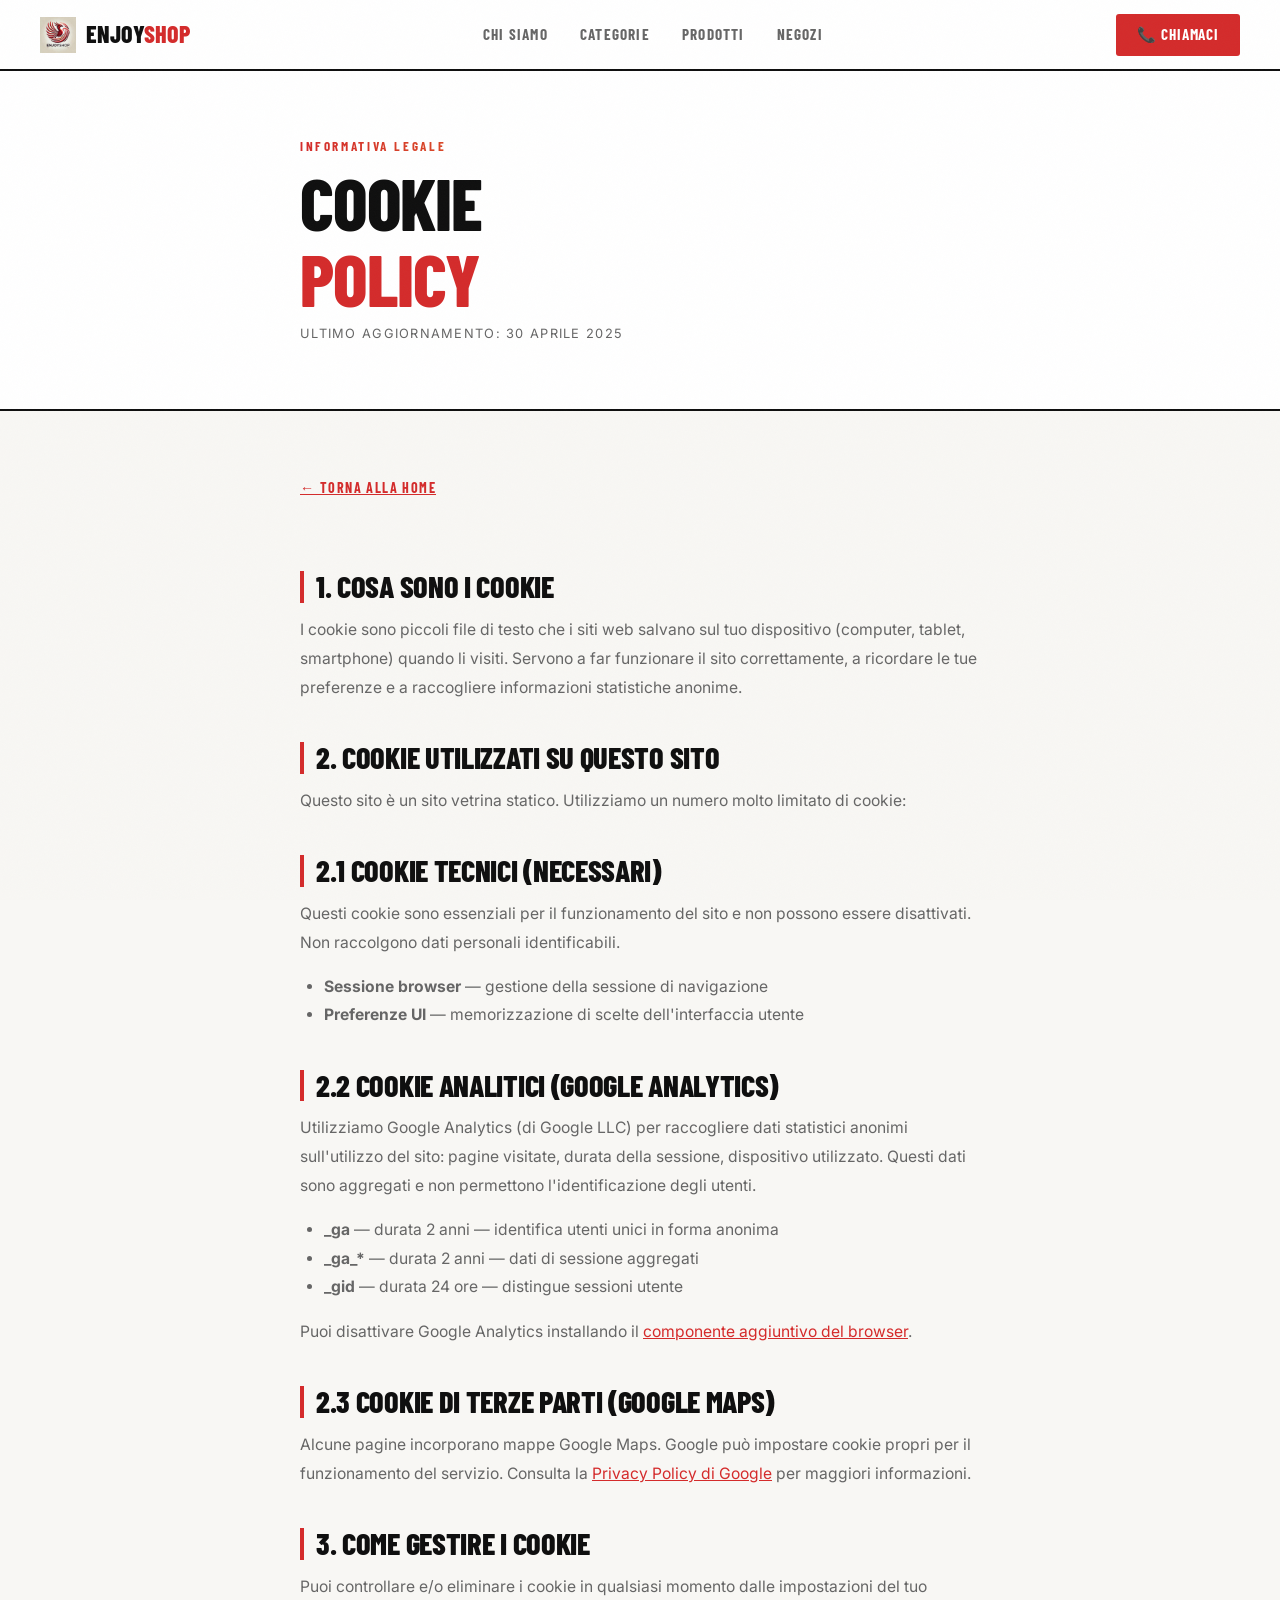
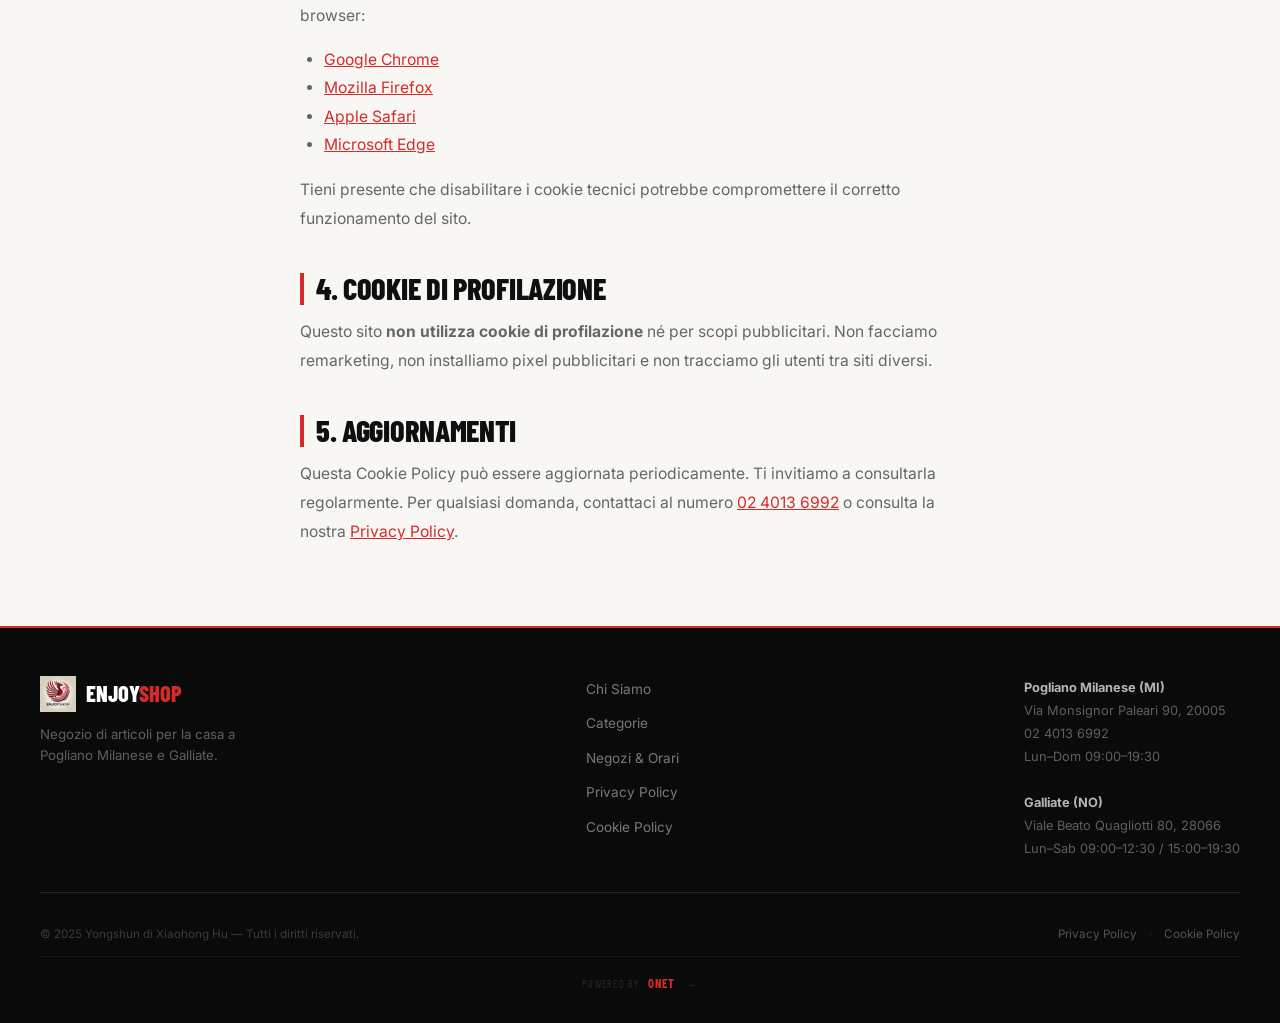
==== commit a143dba0: "fix: add favicon (logo.png) to all pages" ====
--- a/cookie.html
+++ b/cookie.html
@@ -10,6 +10,8 @@
   <link rel="preconnect" href="https://fonts.gstatic.com" crossorigin>
   <link href="https://fonts.googleapis.com/css2?family=Barlow+Condensed:wght@400;600;700;800&family=Inter:wght@300;400;500;600&display=swap" rel="stylesheet">
   <link rel="stylesheet" href="style.css">
+  <link rel="icon" type="image/png" sizes="32x32" href="assets/images/logo.png">
+  <link rel="apple-touch-icon" href="assets/images/logo.png">
 </head>
 <body>
 
--- a/style.css
+++ b/style.css
@@ -15,6 +15,19 @@
   --max-w:  1280px;
   --pad:    clamp(1rem,5vw,2.5rem);
   --ease:   cubic-bezier(0.16,1,0.3,1);
+  /* dark mode tokens */
+  --bg:     var(--cream);
+  --surface:var(--white);
+  --text:   var(--black);
+}
+[data-theme="dark"] {
+  --bg:     #111;
+  --surface:#1a1a1a;
+  --cream:  #111;
+  --white:  #1a1a1a;
+  --black:  #f0f0f0;
+  --muted:  #999;
+  --border: rgba(255,255,255,0.1);
 }
 *,*::before,*::after{box-sizing:border-box;margin:0;padding:0;}
 html{scroll-behavior:smooth;}
@@ -332,3 +345,379 @@
 .legal-back{display:inline-flex;align-items:center;gap:.5rem;margin-bottom:2rem;font-family:var(--font-h);font-size:.88rem;font-weight:700;text-transform:uppercase;letter-spacing:.1em;color:var(--muted);transition:color .2s;}
 .legal-back:hover{color:var(--red);}
 
+
+/* ─── DARK MODE TRANSITION ─── */
+body{transition:background .35s var(--ease),color .35s var(--ease);}
+
+/* ─── DARK TOGGLE ─── */
+.dark-toggle{
+  position:fixed;bottom:5rem;right:1.2rem;z-index:850;
+  width:42px;height:42px;border-radius:50%;
+  background:var(--black);color:var(--white);
+  border:1.5px solid rgba(255,255,255,.12);
+  display:flex;align-items:center;justify-content:center;
+  font-size:1.1rem;cursor:pointer;
+  box-shadow:0 3px 12px rgba(0,0,0,.3);
+  transition:transform .3s var(--ease),background .25s;
+}
+.dark-toggle:hover{transform:scale(1.1) rotate(15deg);}
+[data-theme="dark"] .dark-toggle{background:#222;border-color:rgba(255,255,255,.2);}
+
+/* ─── OPEN/CLOSED BADGE ─── */
+.store-status{
+  display:inline-flex;align-items:center;gap:.4rem;
+  font-family:var(--font-h);font-size:.72rem;font-weight:700;
+  letter-spacing:.12em;text-transform:uppercase;
+  padding:.28rem .75rem;border-radius:50px;
+  border:1.5px solid;
+  margin-left:auto;
+  flex-shrink:0;
+}
+.store-status.open{color:#22c55e;border-color:#22c55e;background:rgba(34,197,94,.08);}
+.store-status.closed{color:#ef4444;border-color:#ef4444;background:rgba(239,68,68,.08);}
+.store-status-dot{
+  width:7px;height:7px;border-radius:50%;flex-shrink:0;
+}
+.store-status.open .store-status-dot{background:#22c55e;animation:statusPulse 2s ease-in-out infinite;}
+.store-status.closed .store-status-dot{background:#ef4444;}
+@keyframes statusPulse{
+  0%,100%{box-shadow:0 0 0 0 rgba(34,197,94,.5);}
+  50%{box-shadow:0 0 0 5px rgba(34,197,94,0);}
+}
+
+/* ─── WHATSAPP BUTTON ─── */
+.wa-btn{
+  position:fixed;bottom:1.4rem;left:1.2rem;z-index:850;
+  display:flex;align-items:center;gap:.5rem;
+  background:#25D366;color:#fff;
+  font-family:var(--font-h);font-size:.88rem;font-weight:700;
+  text-transform:uppercase;letter-spacing:.06em;
+  padding:.65rem 1.1rem;border-radius:50px;
+  text-decoration:none;
+  box-shadow:0 4px 18px rgba(37,211,102,.4);
+  transition:transform .3s var(--ease),box-shadow .3s;
+  animation:waFloat 3s ease-in-out infinite;
+}
+.wa-btn:hover{
+  transform:translateY(-3px) scale(1.04);
+  box-shadow:0 8px 28px rgba(37,211,102,.55);
+  animation-play-state:paused;
+}
+.wa-btn svg{width:18px;height:18px;flex-shrink:0;}
+.wa-btn-label{display:none;}
+@media(min-width:480px){.wa-btn-label{display:inline;}}
+@keyframes waFloat{
+  0%,100%{transform:translateY(0);}
+  50%{transform:translateY(-4px);}
+}
+
+/* ─── COOKIE BANNER ─── */
+.cookie-banner{
+  position:fixed;bottom:0;left:0;right:0;z-index:950;
+  background:#0a0a0a;border-top:2px solid var(--red);
+  padding:1rem var(--pad);
+  display:flex;align-items:center;flex-wrap:wrap;gap:1rem;
+  transform:translateY(100%);
+  transition:transform .5s var(--ease);
+}
+.cookie-banner.visible{transform:translateY(0);}
+.cookie-banner p{
+  flex:1;min-width:200px;
+  font-size:.82rem;color:rgba(255,255,255,.6);line-height:1.6;
+}
+.cookie-banner a{color:var(--red);}
+.cookie-banner-actions{display:flex;gap:.75rem;flex-shrink:0;flex-wrap:wrap;}
+.cookie-accept{
+  background:var(--red);color:#fff;
+  font-family:var(--font-h);font-size:.88rem;font-weight:700;
+  text-transform:uppercase;letter-spacing:.06em;
+  padding:.55rem 1.3rem;border-radius:3px;border:none;cursor:pointer;
+  transition:background .2s;
+}
+.cookie-accept:hover{background:var(--red-dk);}
+.cookie-decline{
+  background:transparent;color:rgba(255,255,255,.35);
+  font-family:var(--font-h);font-size:.82rem;
+  text-transform:uppercase;letter-spacing:.05em;
+  padding:.55rem .8rem;border:1px solid rgba(255,255,255,.1);
+  border-radius:3px;cursor:pointer;
+  transition:color .2s,border-color .2s;
+}
+.cookie-decline:hover{color:rgba(255,255,255,.7);border-color:rgba(255,255,255,.3);}
+
+/* ─── CUSTOM CURSOR (desktop) ─── */
+@media(pointer:fine){
+  body{cursor:none;}
+  a,button,[role="button"]{cursor:none;}
+  .cursor-ring{
+    position:fixed;top:0;left:0;z-index:9999;
+    width:32px;height:32px;border-radius:50%;
+    border:2px solid var(--red);
+    pointer-events:none;
+    transform:translate(-50%,-50%);
+    transition:transform .12s var(--ease),width .2s,height .2s,opacity .3s;
+    opacity:0;
+  }
+  .cursor-dot{
+    position:fixed;top:0;left:0;z-index:9999;
+    width:6px;height:6px;border-radius:50%;
+    background:var(--red);
+    pointer-events:none;
+    transform:translate(-50%,-50%);
+    transition:transform .05s linear;
+    opacity:0;
+  }
+  .cursor-ring.active{opacity:1;}
+  .cursor-dot.active{opacity:1;}
+  .cursor-ring.hover{width:48px;height:48px;background:rgba(212,43,43,.08);border-color:var(--red);}
+}
+
+/* ─── REVIEWS SECTION ─── */
+#reviews{padding-block:clamp(4rem,10vw,8rem);background:var(--cream);border-top:2px solid var(--black);}
+#reviews .label{color:var(--red);}
+#reviews h2 em{color:var(--red);font-style:normal;}
+.reviews-intro{color:var(--muted);font-size:1.05rem;margin-bottom:2.5rem;max-width:560px;}
+.reviews-grid{
+  display:grid;
+  grid-template-columns:1fr;
+  gap:1.25rem;
+}
+@media(min-width:640px){.reviews-grid{grid-template-columns:1fr 1fr;}}
+@media(min-width:1024px){.reviews-grid{grid-template-columns:repeat(3,1fr);}}
+.review-card{
+  background:var(--white);border:2px solid var(--black);
+  border-radius:6px;padding:1.5rem;
+  transition:transform .3s var(--ease),box-shadow .3s;
+}
+.review-card:hover{transform:translateY(-3px);box-shadow:4px 4px 0 var(--black);}
+.review-stars{color:var(--gold);font-size:1rem;letter-spacing:.1em;margin-bottom:.75rem;}
+.review-text{font-size:.95rem;color:var(--muted);line-height:1.75;margin-bottom:1rem;font-style:italic;}
+.review-author{display:flex;align-items:center;gap:.75rem;}
+.review-avatar{
+  width:36px;height:36px;border-radius:50%;
+  background:var(--black);color:var(--white);
+  font-family:var(--font-h);font-size:1rem;font-weight:800;
+  display:flex;align-items:center;justify-content:center;
+  flex-shrink:0;
+}
+.review-name{font-family:var(--font-h);font-size:.95rem;font-weight:700;text-transform:uppercase;}
+.review-via{font-size:.72rem;color:var(--muted);letter-spacing:.08em;text-transform:uppercase;}
+.reviews-cta{text-align:center;margin-top:2.5rem;}
+.reviews-cta p{color:var(--muted);font-size:.9rem;margin-bottom:1rem;}
+
+/* ─── NOISE OVERLAY ─── */
+body::after{
+  content:'';
+  position:fixed;inset:0;z-index:9990;
+  pointer-events:none;
+  opacity:.025;
+  background-image:url("data:image/svg+xml,%3Csvg viewBox='0 0 256 256' xmlns='http://www.w3.org/2000/svg'%3E%3Cfilter id='n'%3E%3CfeTurbulence type='fractalNoise' baseFrequency='0.9' numOctaves='4' stitchTiles='stitch'/%3E%3C/filter%3E%3Crect width='100%25' height='100%25' filter='url(%23n)'/%3E%3C/svg%3E");
+  background-size:200px 200px;
+}
+
+/* ─── GEO BANNER ─── */
+.geo-banner{
+  position:fixed;top:72px;left:0;right:0;z-index:800;
+  background:var(--black);border-bottom:2px solid var(--gold);
+  padding:.65rem var(--pad);
+  display:flex;align-items:center;justify-content:space-between;gap:1rem;flex-wrap:wrap;
+  transform:translateY(-120%);
+  transition:transform .5s var(--ease);
+}
+.geo-banner.visible{transform:translateY(0);}
+.geo-banner p{font-family:var(--font-h);font-size:.95rem;font-weight:700;text-transform:uppercase;color:var(--white);letter-spacing:.05em;}
+.geo-banner p em{color:var(--gold);font-style:normal;}
+.geo-banner-actions{display:flex;gap:.75rem;}
+.geo-banner-close{background:none;border:none;color:rgba(255,255,255,.4);cursor:pointer;font-size:1.2rem;padding:.2rem .4rem;transition:color .2s;}
+.geo-banner-close:hover{color:var(--white);}
+.geo-banner a.btn{padding:.4rem 1rem;font-size:.82rem;}
+
+/* ─── MOBILE BOTTOM CTA BAR ─── */
+.mobile-cta-bar{
+  display:flex;
+  position:fixed;bottom:0;left:0;right:0;z-index:900;
+  background:var(--black);
+  border-top:2px solid rgba(255,255,255,.08);
+  padding-bottom:env(safe-area-inset-bottom);
+  box-shadow:0 -4px 24px rgba(0,0,0,.4);
+}
+.mcta-btn{
+  flex:1;display:flex;flex-direction:column;align-items:center;gap:.25rem;
+  padding:.7rem .5rem;
+  font-family:var(--font-h);font-size:.7rem;font-weight:700;letter-spacing:.08em;text-transform:uppercase;
+  color:rgba(255,255,255,.5);text-decoration:none;border:none;background:none;cursor:pointer;
+  transition:color .2s,background .2s;
+  border-right:1px solid rgba(255,255,255,.06);
+}
+.mcta-btn:last-child{border-right:none;}
+.mcta-btn svg{width:20px;height:20px;}
+.mcta-btn.mcta-call{color:#22c55e;}
+.mcta-btn.mcta-wa{color:#25D366;}
+.mcta-btn.mcta-map:hover,.mcta-btn:hover{background:rgba(255,255,255,.04);color:var(--white);}
+.mcta-btn.mcta-call:hover{background:rgba(34,197,94,.08);}
+.mcta-btn.mcta-wa:hover{background:rgba(37,211,102,.08);}
+/* Mostra solo su mobile */
+@media(min-width:769px){.mobile-cta-bar{display:none;}}
+/* Aggiunge padding in basso al body su mobile per non coprire contenuto */
+@media(max-width:768px){
+  body{padding-bottom:64px;}
+  .cookie-banner{bottom:64px;}
+  .dark-toggle{bottom:5.5rem;}
+}
+
+/* ─── CARD TILT (desktop hover) ─── */
+.tilt-card{transform-style:preserve-3d;transition:transform .15s ease,box-shadow .3s;}
+
+/* ═══════════════════════════════════════
+   WOW EFFECTS
+   ═══════════════════════════════════════ */
+
+/* HERO PARTICLE CANVAS */
+#hero-canvas{
+  position:absolute;inset:0;pointer-events:none;z-index:0;opacity:.35;
+}
+#hero .hero-inner{position:relative;z-index:1;}
+#hero{position:relative;}
+
+/* SHIMMER TEXT on section labels */
+.label{
+  background:linear-gradient(90deg, var(--red) 0%, var(--gold) 40%, var(--red) 80%);
+  background-size:200% auto;
+  -webkit-background-clip:text;
+  -webkit-text-fill-color:transparent;
+  background-clip:text;
+  animation:shimmerLabel 4s linear infinite;
+}
+@keyframes shimmerLabel{to{background-position:200% center;}}
+
+/* HERO H1 TEXT GRADIENT ANIMATED */
+.hero-h1 em{
+  background:linear-gradient(135deg, var(--red) 0%, #ff6b6b 50%, var(--red-dk) 100%);
+  background-size:200% auto;
+  -webkit-background-clip:text;
+  -webkit-text-fill-color:transparent;
+  background-clip:text;
+  animation:gradientShift 3s ease infinite alternate;
+}
+@keyframes gradientShift{
+  0%{background-position:0% 50%;}
+  100%{background-position:100% 50%;}
+}
+
+/* BUTTON RIPPLE EFFECT */
+.btn{overflow:hidden;}
+.btn .ripple{
+  position:absolute;border-radius:50%;
+  background:rgba(255,255,255,.35);
+  transform:scale(0);
+  animation:rippleAnim .6s linear;
+  pointer-events:none;
+}
+@keyframes rippleAnim{to{transform:scale(4);opacity:0;}}
+
+/* HERO STICKER FLOAT INDIVIDUAL */
+.sticker-gold{animation:stickerFloat1 3.5s ease-in-out infinite;}
+.sticker-black{animation:stickerFloat2 4s ease-in-out infinite;}
+.sticker-red{animation:stickerFloat3 3s ease-in-out infinite;}
+@keyframes stickerFloat1{0%,100%{transform:rotate(-3deg) translateY(0);}50%{transform:rotate(-1.5deg) translateY(-6px);}}
+@keyframes stickerFloat2{0%,100%{transform:rotate(2deg) translateY(0);}50%{transform:rotate(3.5deg) translateY(-5px);}}
+@keyframes stickerFloat3{0%,100%{transform:rotate(-1.5deg) translateY(0);}50%{transform:rotate(-3deg) translateY(-7px);}}
+
+/* SECTION ENTRANCE — slide from side */
+.rv-left{opacity:0;transform:translateX(-40px);transition:opacity .75s var(--ease),transform .75s var(--ease);}
+.rv-left.in{opacity:1;transform:none;}
+.rv-right{opacity:0;transform:translateX(40px);transition:opacity .75s var(--ease),transform .75s var(--ease);}
+.rv-right.in{opacity:1;transform:none;}
+.rv-scale{opacity:0;transform:scale(.88);transition:opacity .7s var(--ease),transform .7s var(--ease);}
+.rv-scale.in{opacity:1;transform:scale(1);}
+
+/* MARQUEE GLOW on hover */
+.marquee-bar{transition:box-shadow .3s;}
+.marquee-bar:hover{box-shadow:0 0 40px rgba(212,43,43,.25);}
+
+/* ONESTA SECTION — card glow on hover */
+.flip-back{
+  box-shadow:inset 0 0 60px rgba(255,255,255,.05);
+}
+.flip-card:hover .flip-front{
+  box-shadow:0 0 30px rgba(212,43,43,.3);
+}
+
+/* SCROLL INDICATOR arrow bounce */
+.scroll-hint{
+  display:flex;flex-direction:column;align-items:center;gap:.3rem;
+  font-family:var(--font-h);font-size:.72rem;font-weight:700;letter-spacing:.15em;
+  text-transform:uppercase;color:var(--muted);
+  position:absolute;bottom:1.5rem;left:50%;transform:translateX(-50%);
+  animation:scrollHintBounce 2s ease-in-out infinite;
+  cursor:pointer;
+}
+.scroll-hint svg{width:20px;height:20px;stroke:var(--red);}
+@keyframes scrollHintBounce{
+  0%,100%{transform:translateX(-50%) translateY(0);}
+  50%{transform:translateX(-50%) translateY(8px);}
+}
+
+/* FACT CARDS — number counter glow */
+.fact-num{
+  text-shadow:0 0 30px rgba(212,43,43,.4);
+  transition:text-shadow .3s;
+}
+.fact-card:hover .fact-num{text-shadow:0 0 50px rgba(212,43,43,.7);}
+
+/* REVIEW CARD border glow on hover */
+.review-card{transition:transform .3s var(--ease),box-shadow .3s,border-color .3s;}
+.review-card:hover{border-color:var(--red);box-shadow:0 8px 32px rgba(212,43,43,.15),4px 4px 0 var(--black);}
+
+/* HERO FLOAT BADGE PULSE */
+.hero-float-badge{
+  animation:floatBadgePulse 3s ease-in-out infinite;
+}
+@keyframes floatBadgePulse{
+  0%,100%{transform:rotate(4deg) translateY(0);box-shadow:2px 2px 0 var(--red);}
+  50%{transform:rotate(4deg) translateY(-8px);box-shadow:2px 10px 20px rgba(212,43,43,.4);}
+}
+
+/* SEDE CARD glow */
+.sede:hover{
+  box-shadow:0 0 40px rgba(212,43,43,.2);
+}
+
+/* PROD CARD badge shine */
+.prod-badge{
+  position:relative;overflow:hidden;
+}
+.prod-badge::after{
+  content:'';position:absolute;top:-50%;left:-60%;
+  width:30%;height:200%;
+  background:rgba(255,255,255,.4);
+  transform:skewX(-20deg);
+  animation:badgeShine 3s ease-in-out infinite;
+}
+@keyframes badgeShine{
+  0%,80%,100%{left:-60%;}
+  40%{left:130%;}
+}
+
+/* WA BTN pulse ring */
+.wa-btn::before{
+  content:'';
+  position:absolute;inset:-4px;border-radius:50px;
+  border:2px solid #25D366;
+  animation:waPulseRing 2s ease-out infinite;
+  pointer-events:none;
+}
+@keyframes waPulseRing{
+  0%{opacity:.8;transform:scale(1);}
+  100%{opacity:0;transform:scale(1.25);}
+}
+
+/* MOBILE CTA TAP FEEDBACK */
+.mcta-btn:active{background:rgba(255,255,255,.1) !important;transform:scale(.94);}
+
+/* DARK MODE — extra glow on accent elements */
+[data-theme="dark"] .hero-h1{text-shadow:0 0 60px rgba(212,43,43,.15);}
+[data-theme="dark"] #onesta{background:#0a0a0a;}
+[data-theme="dark"] .flip-front{background:#111;border-color:rgba(255,255,255,.08);}
+
+
